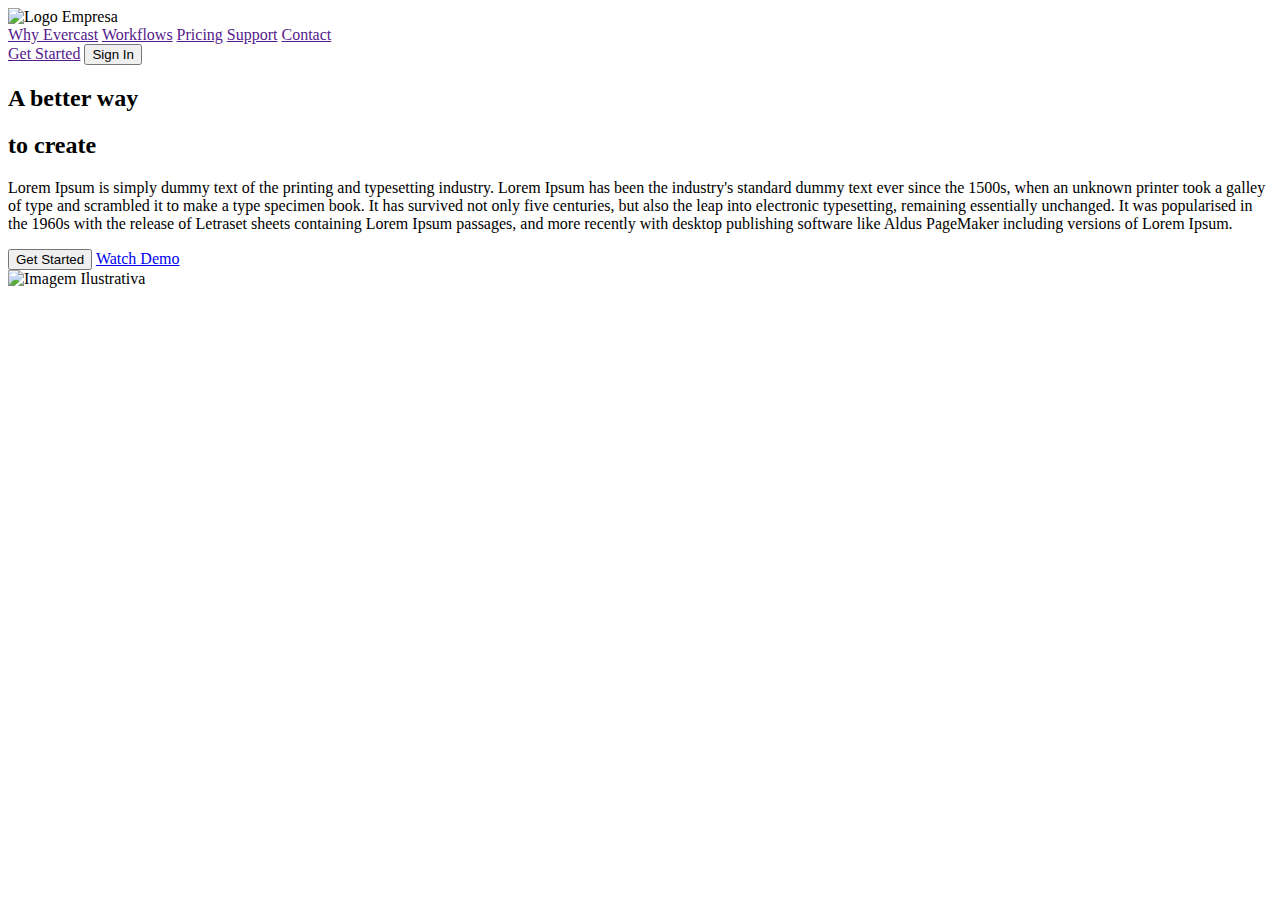
==== Projects/HTML&CSS/index.html @ e031e50f "Create index.html" ====
<!DOCTYPE html>
<html lang="pt-br">
<head>
    <meta charset="UTF-8">
    <meta http-equiv="X-UA-Compatible" content="IE=edge">
    <meta name="viewport" content="width=device-width, initial-scale=1.0">
    <title>Landing Page</title>
    <link rel="stylesheet" href="reset.css">
    <link rel="stylesheet" href="style.css">
</head>
<body>
    <header class="header">
        <section class="header__left">
            <div class="header__left-logo">
                <img src="#" alt="Logo Empresa" class="logo">
            </div>
            <div class="header__left-menu">
                <a href="" class="menu__link">Why Evercast</a>
                <a href="" class="menu__link">Workflows</a>
                <a href="" class="menu__link">Pricing</a>
                <a href="" class="menu__link">Support</a>
                <a href="" class="menu__link">Contact</a>
            </div>
        </section>
        <section class="header__right">
            <a href="" class="menu__link">Get Started</a>
            <button class="menu__button">Sign In</button>
        </section>
    </header>
    <main class="main__content">
        <aside>
            <h2>A better way</h2>
            <h2>to create</h2>
            <p>
                Lorem Ipsum is simply dummy text of the printing and typesetting industry. Lorem Ipsum has been the industry's standard dummy text ever since the 1500s, when an unknown printer took a galley of type and scrambled it to make a type specimen book. It has survived not only five centuries, but also the leap into electronic typesetting, remaining essentially unchanged. It was popularised in the 1960s with the release of Letraset sheets containing Lorem Ipsum passages, and more recently with desktop publishing software like Aldus PageMaker including versions of Lorem Ipsum.
            </p>
            <div>
                <button class="main__button">Get Started</button>
                <a href="#" class="main__link">Watch Demo</a>
            </div>
        </aside>
        <article>
            <img src="#" alt="Imagem Ilustrativa" class="article__image">
        </article>
    </main>
    <footer>

    </footer>
    
</body>
</html>
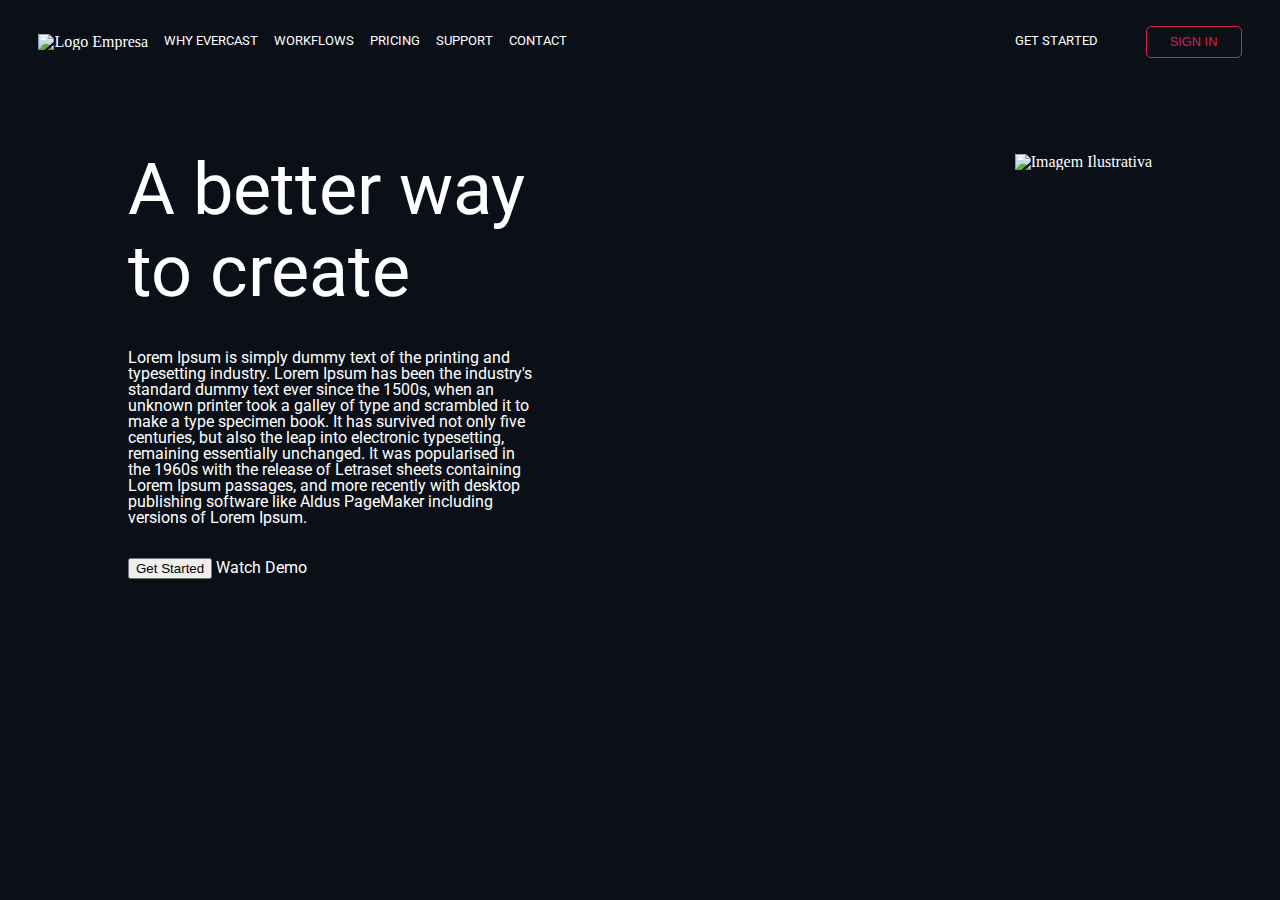
==== commit f5a3e06e: "Update index.html" ====
--- a/Projects/HTML&CSS/index.html
+++ b/Projects/HTML&CSS/index.html
@@ -34,7 +34,7 @@
             <p>
                 Lorem Ipsum is simply dummy text of the printing and typesetting industry. Lorem Ipsum has been the industry's standard dummy text ever since the 1500s, when an unknown printer took a galley of type and scrambled it to make a type specimen book. It has survived not only five centuries, but also the leap into electronic typesetting, remaining essentially unchanged. It was popularised in the 1960s with the release of Letraset sheets containing Lorem Ipsum passages, and more recently with desktop publishing software like Aldus PageMaker including versions of Lorem Ipsum.
             </p>
-            <div>
+            <div class="main__inferior">
                 <button class="main__button">Get Started</button>
                 <a href="#" class="main__link">Watch Demo</a>
             </div>
--- a/Projects/HTML&CSS/style.css
+++ b/Projects/HTML&CSS/style.css
@@ -0,0 +1,95 @@
+@import url('https://fonts.googleapis.com/css2?family=Roboto:wght@300;400;700&display=swap');
+
+body{
+    background: #0B1018;
+    color: white;
+}
+
+.header{
+    display: flex;
+    flex-direction: row;
+    justify-content: space-between;
+    align-items: center;
+    padding-left: 3%;
+    padding-right: 3%;
+    padding-top: 2%;
+    text-decoration: none;
+}
+
+.header__left{
+    display: flex;
+    flex-direction: row;
+    align-items: center;
+    gap: 1rem;
+}
+
+.header__left-menu{
+    display: flex;
+    flex-direction: row;
+    align-items: center;
+    gap: 1rem;
+    text-transform: uppercase;
+    font-family: 'Roboto', sans-serif;
+    font-size: 0.8rem;
+}
+
+.header__right{
+    display: flex;
+    flex-direction: row;
+    align-items: center;
+    gap: 3rem;
+    font-family: 'Roboto', sans-serif;
+    text-transform: uppercase;
+    font-size: 0.8rem;
+}
+
+.div__button{
+    width: auto;
+    height: auto;
+}
+
+.menu__button{
+    background: none;
+    box-shadow: none;
+    border: 1px solid #D82148;
+    cursor: pointer;
+    height: 2rem;
+    width: 6rem;
+    color: #D82148;
+    border-radius: 5px;
+    text-transform: uppercase;
+    font-size: 0.8rem;
+}
+
+.menu__button:hover{
+    transform: scale(1.20);
+    transition: 300ms;
+    box-shadow: 5px 5px 10px rgba(253, 54, 54, 0.671);
+}
+
+main{
+    display: flex;
+    margin-top: 6rem;
+    justify-content: space-between;
+    padding-left: 10%;
+    padding-right: 10%;
+}
+
+aside{
+    display: flex;
+    flex-direction: column;
+    width: 40%;
+    font-family: 'Roboto', sans-serif;
+
+}
+
+h2{
+    font-weight: 400;
+    font-size: 4.5rem;
+    margin-bottom: 10px;
+}
+
+p{
+    margin-top: 2rem;
+    margin-bottom: 2rem;
+}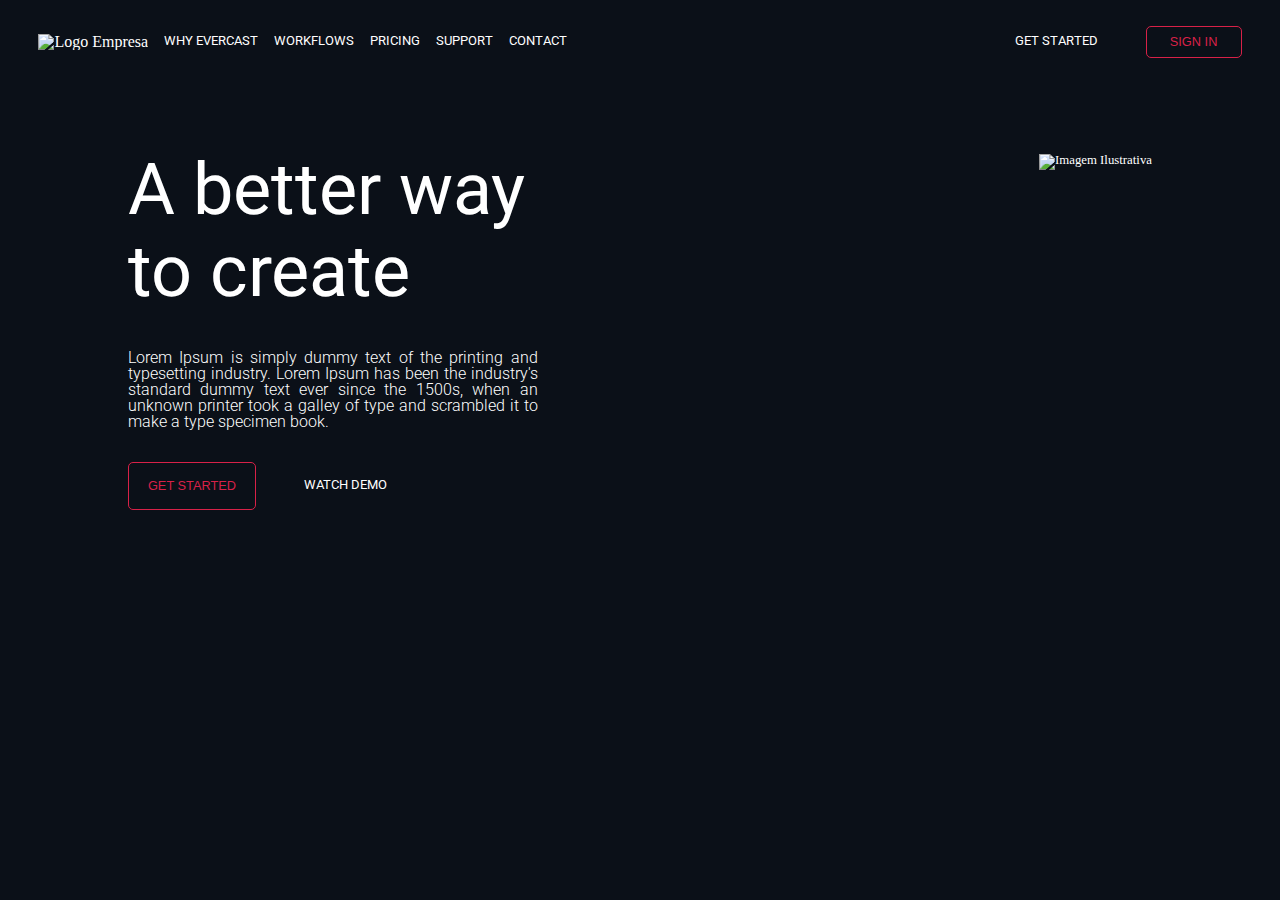
==== commit 8be72b84: "Update index.html" ====
--- a/Projects/HTML&CSS/index.html
+++ b/Projects/HTML&CSS/index.html
@@ -32,7 +32,7 @@
             <h2>A better way</h2>
             <h2>to create</h2>
             <p>
-                Lorem Ipsum is simply dummy text of the printing and typesetting industry. Lorem Ipsum has been the industry's standard dummy text ever since the 1500s, when an unknown printer took a galley of type and scrambled it to make a type specimen book. It has survived not only five centuries, but also the leap into electronic typesetting, remaining essentially unchanged. It was popularised in the 1960s with the release of Letraset sheets containing Lorem Ipsum passages, and more recently with desktop publishing software like Aldus PageMaker including versions of Lorem Ipsum.
+                Lorem Ipsum is simply dummy text of the printing and typesetting industry. Lorem Ipsum has been the industry's standard dummy text ever since the 1500s, when an unknown printer took a galley of type and scrambled it to make a type specimen book. 
             </p>
             <div class="main__inferior">
                 <button class="main__button">Get Started</button>
--- a/Projects/HTML&CSS/style.css
+++ b/Projects/HTML&CSS/style.css
@@ -73,6 +73,7 @@
     justify-content: space-between;
     padding-left: 10%;
     padding-right: 10%;
+    font-size: 0.8rem;
 }
 
 aside{
@@ -92,4 +93,34 @@
 p{
     margin-top: 2rem;
     margin-bottom: 2rem;
+    font-size: 1rem;
+    text-align: justify;
+    font-weight: 300;
+}
+
+.main__inferior{
+    display: flex;
+    flex-direction: row;
+    align-items: center;
+    gap: 3rem;
+    text-transform: uppercase;
+}
+
+.main__button{
+    background: none;
+    box-shadow: none;
+    border: 1px solid #D82148;
+    cursor: pointer;
+    height: 3rem;
+    width: 8rem;
+    color: #D82148;
+    border-radius: 5px;
+    text-transform: uppercase;
+    font-size: 0.8rem;
+}
+
+.main__button:hover{
+    transform: scale(1.10);
+    transition: 200ms;
+    box-shadow: 5px 5px 10px rgba(253, 54, 54, 0.671);
 }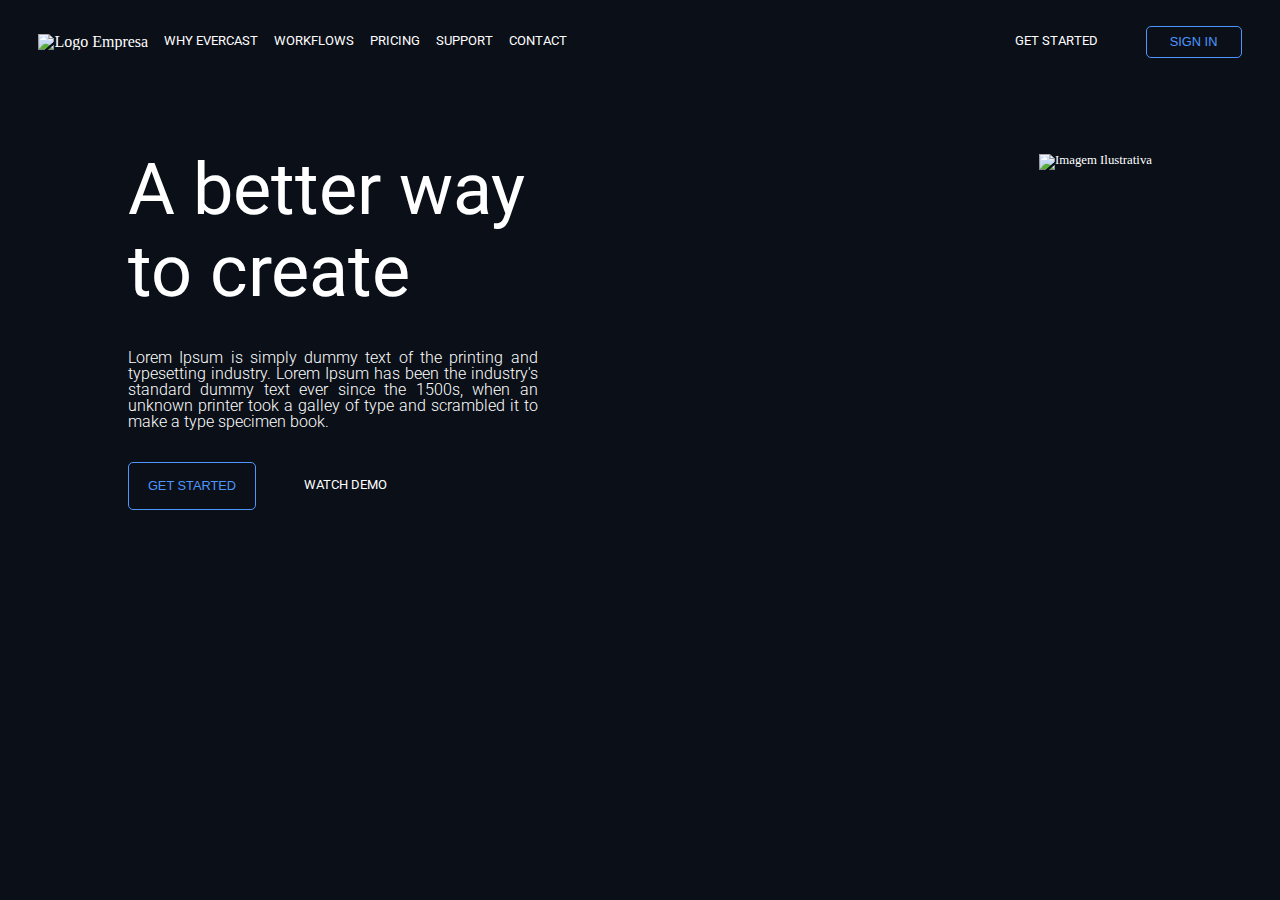
==== commit b12598a2: "Update index.html" ====
--- a/Projects/HTML&CSS/index.html
+++ b/Projects/HTML&CSS/index.html
@@ -36,11 +36,11 @@
             </p>
             <div class="main__inferior">
                 <button class="main__button">Get Started</button>
-                <a href="#" class="main__link">Watch Demo</a>
+                <a href="src/images/imgbg.png" class="main__link">Watch Demo</a>
             </div>
         </aside>
         <article>
-            <img src="#" alt="Imagem Ilustrativa" class="article__image">
+            <img src="src/images/imgbg.png" alt="Imagem Ilustrativa" class="article__image">
         </article>
     </main>
     <footer>
--- a/Projects/HTML&CSS/style.css
+++ b/Projects/HTML&CSS/style.css
@@ -51,20 +51,20 @@
 .menu__button{
     background: none;
     box-shadow: none;
-    border: 1px solid #D82148;
+    border: 1px solid #4D96FF;
     cursor: pointer;
     height: 2rem;
     width: 6rem;
-    color: #D82148;
+    color: #4D96FF;
     border-radius: 5px;
     text-transform: uppercase;
     font-size: 0.8rem;
 }
 
 .menu__button:hover{
-    transform: scale(1.20);
-    transition: 300ms;
-    box-shadow: 5px 5px 10px rgba(253, 54, 54, 0.671);
+    transform: scale(1.10);
+    transition: 200ms;
+    box-shadow: 5px 5px 10px rgba(31, 173, 255, 0.671);
 }
 
 main{
@@ -109,11 +109,11 @@
 .main__button{
     background: none;
     box-shadow: none;
-    border: 1px solid #D82148;
+    border: 1px solid #4D96FF;
     cursor: pointer;
     height: 3rem;
     width: 8rem;
-    color: #D82148;
+    color: #4D96FF;
     border-radius: 5px;
     text-transform: uppercase;
     font-size: 0.8rem;
@@ -122,5 +122,5 @@
 .main__button:hover{
     transform: scale(1.10);
     transition: 200ms;
-    box-shadow: 5px 5px 10px rgba(253, 54, 54, 0.671);
+    box-shadow: 5px 5px 10px rgba(31, 173, 255, 0.671);
 }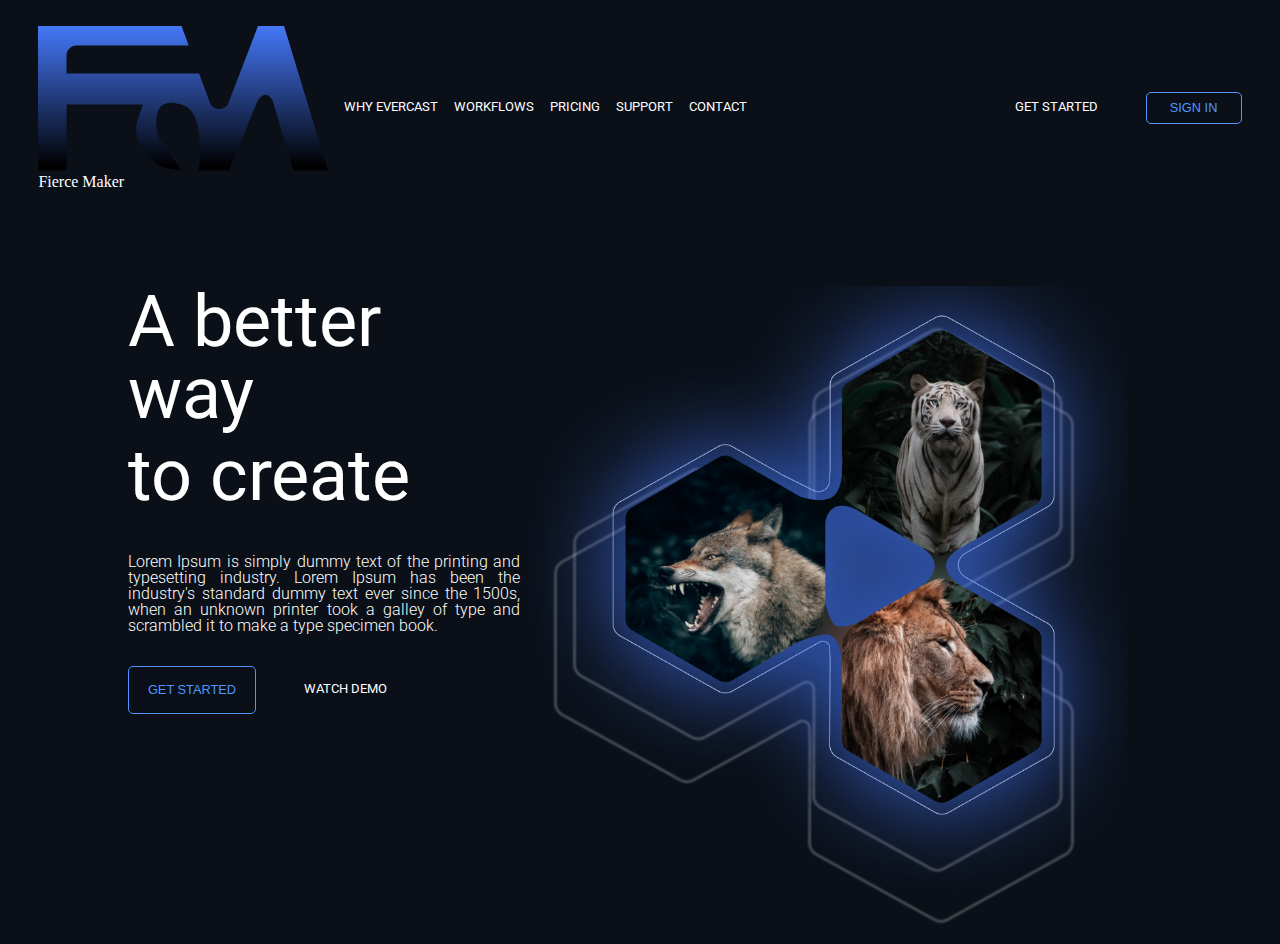
==== commit 3663dcb3: "Update index.html" ====
--- a/Projects/HTML&CSS/index.html
+++ b/Projects/HTML&CSS/index.html
@@ -12,7 +12,8 @@
     <header class="header">
         <section class="header__left">
             <div class="header__left-logo">
-                <img src="#" alt="Logo Empresa" class="logo">
+                <img src="components/logo.svg" alt="Logo Empresa" class="logo">
+                <h1>Fierce Maker</h1>
             </div>
             <div class="header__left-menu">
                 <a href="" class="menu__link">Why Evercast</a>
@@ -36,7 +37,7 @@
             </p>
             <div class="main__inferior">
                 <button class="main__button">Get Started</button>
-                <a href="src/images/imgbg.png" class="main__link">Watch Demo</a>
+                <a href="#" class="main__link">Watch Demo</a>
             </div>
         </aside>
         <article>
--- a/Projects/HTML&CSS/style.css
+++ b/Projects/HTML&CSS/style.css
@@ -72,7 +72,6 @@
     margin-top: 6rem;
     justify-content: space-between;
     padding-left: 10%;
-    padding-right: 10%;
     font-size: 0.8rem;
 }
 
@@ -123,4 +122,8 @@
     transform: scale(1.10);
     transition: 200ms;
     box-shadow: 5px 5px 10px rgba(31, 173, 255, 0.671);
+}
+
+.article__image{
+    width: 80%;
 }